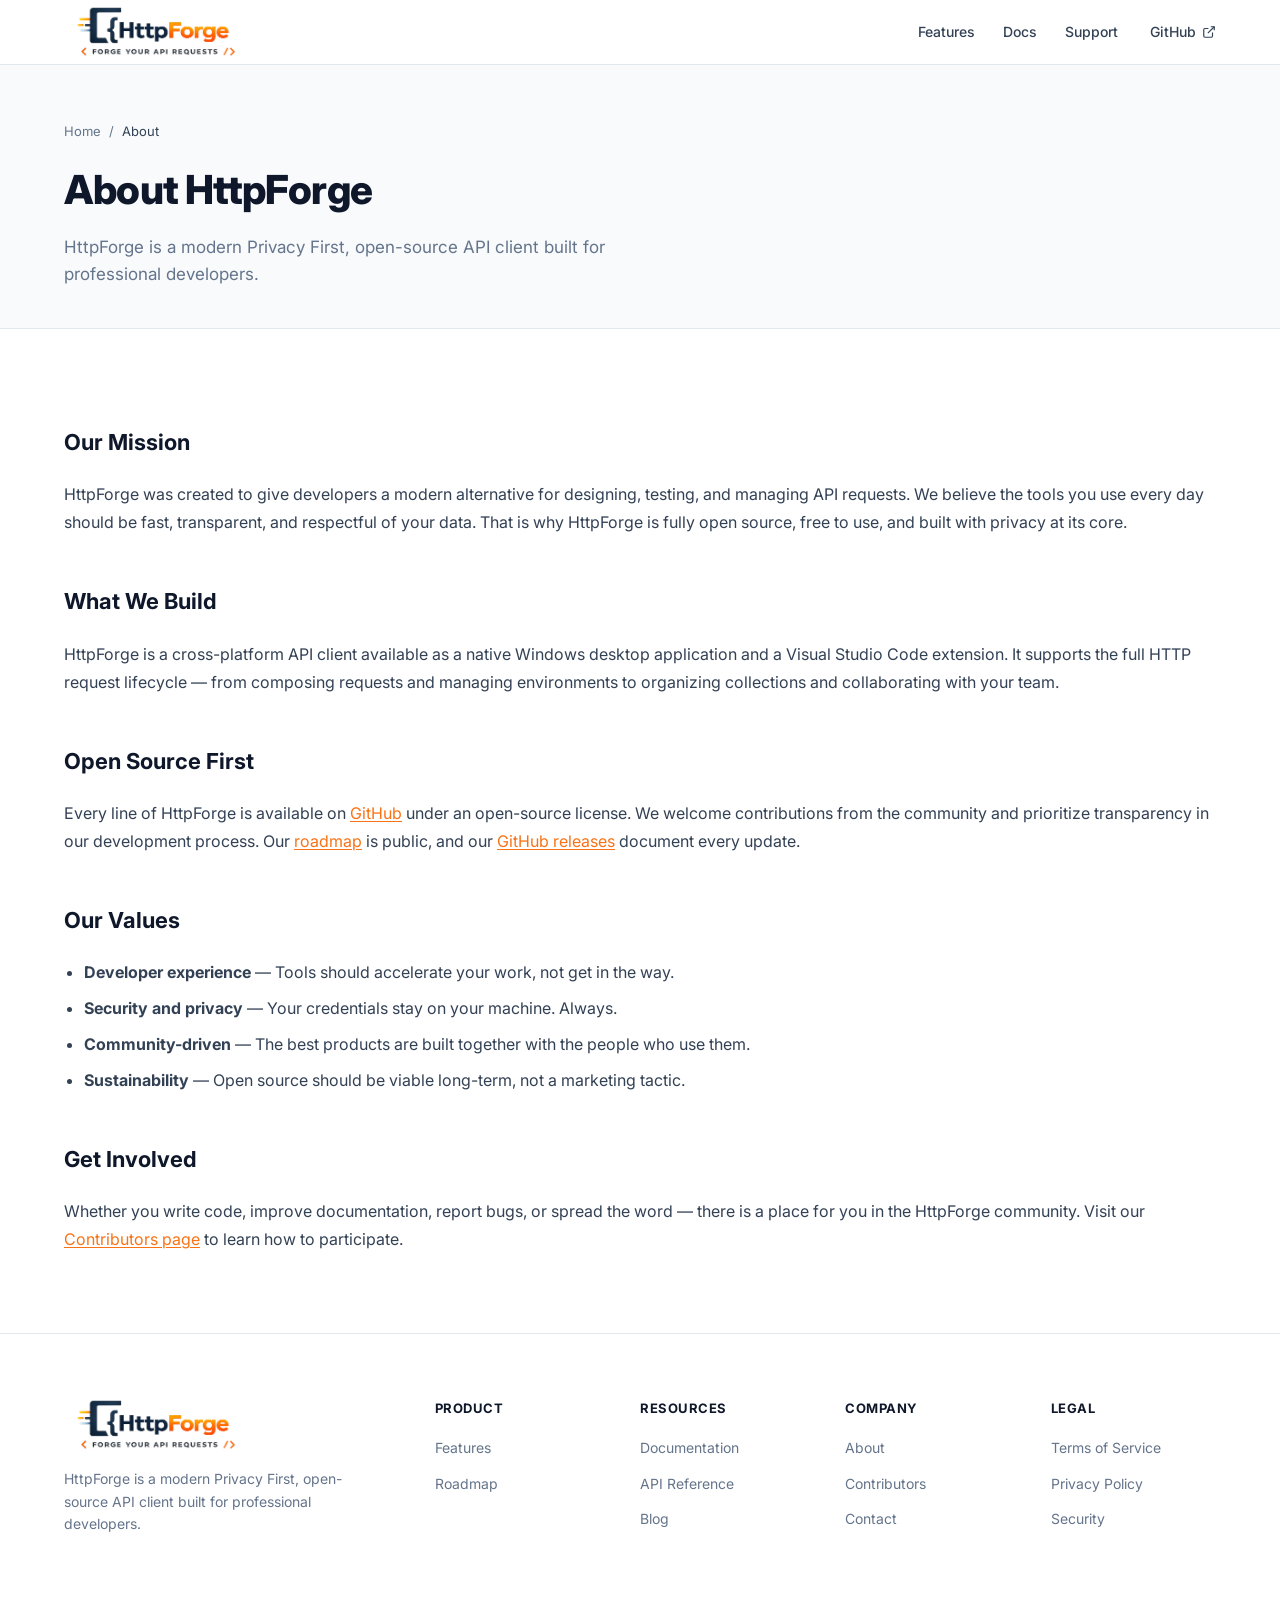
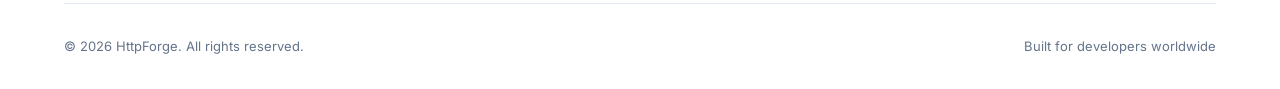
==== about.html @ e7be972b "updated updated" ====
<!DOCTYPE html>
<html lang="en">
<head>
  <meta charset="UTF-8">
  <meta name="viewport" content="width=device-width, initial-scale=1.0">
  <title>About — HttpForge Open-Source API Client</title>
  <meta name="description" content="Learn about HttpForge, the open-source API client mission, and the team building tools that help developers design, test, and ship better APIs.">
  <meta name="keywords" content="About HttpForge, open source API client, developer tools company">
  <meta name="robots" content="index, follow">
  <link rel="canonical" href="https://httpforge.com/about.html">
  <meta property="og:type" content="website">
  <meta property="og:url" content="https://httpforge.com/about.html">
  <meta property="og:title" content="About — HttpForge Open-Source API Client">
  <meta property="og:description" content="Learn about HttpForge and our mission to build the best open-source API client for developers.">
  <meta property="og:image" content="https://httpforge.com/assets/fulllogo.png">
  <meta property="og:site_name" content="HttpForge">
  <meta name="twitter:card" content="summary_large_image">
  <meta name="twitter:title" content="About — HttpForge Open-Source API Client">
  <meta name="twitter:description" content="Learn about HttpForge and our mission to build the best open-source API client for developers.">
  <meta name="twitter:image" content="https://httpforge.com/assets/fulllogo.png">
  <link rel="preconnect" href="https://fonts.googleapis.com">
  <link rel="preconnect" href="https://fonts.gstatic.com" crossorigin>
  <link href="https://fonts.googleapis.com/css2?family=Inter:wght@400;500;600;700;800&display=swap" rel="stylesheet">
  <link rel="stylesheet" href="css/style.css">
  <link rel="icon" href="assets/logo.png" type="image/png">
  <script type="application/ld+json">
  {
    "@context": "https://schema.org",
    "@type": "Organization",
    "name": "HttpForge",
    "url": "https://httpforge.com",
    "logo": "https://httpforge.com/assets/logo.png",
    "email": "httpforge@outlook.com",
    "description": "HttpForge is a modern Privacy First, open-source API client built for professional developers.",
    "sameAs": ["https://github.com/httpforge"]
  }
  </script>
</head>
<body>

  <header class="header">
    <div class="container header-inner">
      <a href="index.html" class="logo">
        <img class="logo-icon" src="assets/logo.png" alt="HttpForge — Modern API Client" width="54" height="54">
      </a>
      <nav class="nav" aria-label="Main navigation">
        <ul class="nav-links" id="navLinks">
          <li><a href="index.html#features">Features</a></li>
          <li><a href="docs.html">Docs</a></li>
          <li><a href="support.html">Support</a></li>
        </ul>
        <a href="https://github.com/httpforge" class="nav-github" target="_blank" rel="noopener noreferrer">
          GitHub
          <svg width="14" height="14" viewBox="0 0 24 24" fill="none" stroke="currentColor" stroke-width="2" aria-hidden="true"><path d="M18 13v6a2 2 0 01-2 2H5a2 2 0 01-2-2V8a2 2 0 012-2h6"/><polyline points="15 3 21 3 21 9"/><line x1="10" y1="14" x2="21" y2="3"/></svg>
        </a>
        <button class="menu-toggle" id="menuToggle" aria-label="Toggle navigation menu">
          <svg width="24" height="24" viewBox="0 0 24 24" fill="none" stroke="currentColor" stroke-width="2" aria-hidden="true"><line x1="3" y1="6" x2="21" y2="6"/><line x1="3" y1="12" x2="21" y2="12"/><line x1="3" y1="18" x2="21" y2="18"/></svg>
        </button>
      </nav>
    </div>
  </header>

  <main>
    <section class="page-hero">
      <div class="container">
        <nav class="breadcrumb" aria-label="Breadcrumb">
          <a href="index.html">Home</a> / <span>About</span>
        </nav>
        <h1>About HttpForge</h1>
        <p>HttpForge is a modern Privacy First, open-source API client built for professional developers.</p>
      </div>
    </section>

    <section class="page-body">
      <div class="container prose">
        <h2>Our Mission</h2>
        <p>HttpForge was created to give developers a modern alternative for designing, testing, and managing API requests. We believe the tools you use every day should be fast, transparent, and respectful of your data. That is why HttpForge is fully open source, free to use, and built with privacy at its core.</p>

        <h2>What We Build</h2>
        <p>HttpForge is a cross-platform API client available as a native Windows desktop application and a Visual Studio Code extension. It supports the full HTTP request lifecycle — from composing requests and managing environments to organizing collections and collaborating with your team.</p>

        <h2>Open Source First</h2>
        <p>Every line of HttpForge is available on <a href="https://github.com/httpforge" target="_blank" rel="noopener noreferrer">GitHub</a> under an open-source license. We welcome contributions from the community and prioritize transparency in our development process. Our <a href="roadmap.html">roadmap</a> is public, and our <a href="https://github.com/httpforge/releases" target="_blank" rel="noopener noreferrer">GitHub releases</a> document every update.</p>

        <h2>Our Values</h2>
        <ul>
          <li><strong>Developer experience</strong> — Tools should accelerate your work, not get in the way.</li>
          <li><strong>Security and privacy</strong> — Your credentials stay on your machine. Always.</li>
          <li><strong>Community-driven</strong> — The best products are built together with the people who use them.</li>
          <li><strong>Sustainability</strong> — Open source should be viable long-term, not a marketing tactic.</li>
        </ul>

        <h2>Get Involved</h2>
        <p>Whether you write code, improve documentation, report bugs, or spread the word — there is a place for you in the HttpForge community. Visit our <a href="contributors.html">Contributors page</a> to learn how to participate.</p>
      </div>
    </section>
  </main>

  <footer class="footer">
    <div class="container">
      <div class="footer-grid">
        <div class="footer-brand">
          <a href="index.html" class="logo">
            <img class="logo-icon" src="assets/logo.png" alt="HttpForge logo" width="54" height="54">
          </a>
          <p>HttpForge is a modern Privacy First, open-source API client built for professional developers.</p>
        </div>
        <div class="footer-col">
          <h4>Product</h4>
          <ul>
            <li><a href="index.html#features">Features</a></li>
            <li><a href="roadmap.html">Roadmap</a></li>
          </ul>
        </div>
        <div class="footer-col">
          <h4>Resources</h4>
          <ul>
            <li><a href="docs.html">Documentation</a></li>
            <li><a href="api-reference.html">API Reference</a></li>
            <li><a href="blog.html">Blog</a></li>
          </ul>
        </div>
        <div class="footer-col">
          <h4>Company</h4>
          <ul>
            <li><a href="about.html">About</a></li>
            <li><a href="contributors.html">Contributors</a></li>
            <li><a href="support.html">Contact</a></li>
          </ul>
        </div>
        <div class="footer-col">
          <h4>Legal</h4>
          <ul>
            <li><a href="terms.html">Terms of Service</a></li>
            <li><a href="privacy.html">Privacy Policy</a></li>
            <li><a href="security.html">Security</a></li>
          </ul>
        </div>
      </div>
      <div class="footer-bottom">
        <span>&copy; 2026 HttpForge. All rights reserved.</span>
        <span>Built for developers worldwide</span>
      </div>
    </div>
  </footer>

  <script src="js/site.js"></script>
</body>
</html>
---- css/style.css ----
/* HttpForge Landing Page */

:root {
  --color-primary: #0f172a;
  --color-accent: #f97316;
  --color-accent-light: #fff7ed;
  --color-text: #334155;
  --color-text-muted: #64748b;
  --color-border: #e2e8f0;
  --color-bg-subtle: #f8fafc;
  --font-sans: 'Inter', system-ui, -apple-system, sans-serif;
  --container-max: 1200px;
  --radius: 12px;
  --radius-lg: 16px;
}

*,
*::before,
*::after {
  box-sizing: border-box;
  margin: 0;
  padding: 0;
}

html {
  scroll-behavior: smooth;
}

body {
  font-family: var(--font-sans);
  color: var(--color-text);
  background: #fff;
  line-height: 1.6;
  -webkit-font-smoothing: antialiased;
}

a {
  color: inherit;
  text-decoration: none;
}

img {
  max-width: 100%;
  display: block;
}

.container {
  max-width: var(--container-max);
  margin: 0 auto;
  padding: 0 24px;
}

/* ── Header ── */
.header {
  position: sticky;
  top: 0;
  z-index: 100;
  background: rgba(255, 255, 255, 0.92);
  backdrop-filter: blur(12px);
  border-bottom: 1px solid var(--color-border);
}

.header-inner {
  display: flex;
  align-items: center;
  justify-content: space-between;
  height: 64px;
}

.logo {
  display: flex;
  align-items: center;
  gap: 10px;
  font-weight: 700;
  font-size: 1.125rem;
  color: var(--color-primary);
}

.logo-icon {
  width: auto;
  height: 54px;
}

.nav {
  display: flex;
  align-items: center;
  gap: 32px;
}

.nav-links {
  display: flex;
  gap: 28px;
  list-style: none;
}

.nav-links a {
  font-size: 0.875rem;
  font-weight: 500;
  color: var(--color-text);
  transition: color 0.15s;
}

.nav-links a:hover {
  color: var(--color-accent);
}

.nav-github {
  display: flex;
  align-items: center;
  gap: 6px;
  font-size: 0.875rem;
  font-weight: 500;
  color: var(--color-text);
}

.nav-github:hover {
  color: var(--color-accent);
}

.menu-toggle {
  display: none;
  background: none;
  border: none;
  cursor: pointer;
  padding: 4px;
}

/* ── Buttons ── */
.btn {
  display: inline-flex;
  align-items: center;
  gap: 8px;
  padding: 12px 20px;
  border-radius: var(--radius);
  font-size: 0.875rem;
  font-weight: 600;
  cursor: pointer;
  transition: all 0.15s;
  border: none;
  white-space: nowrap;
}

.btn-primary {
  background: var(--color-primary);
  color: #fff;
}

.btn-primary:hover {
  background: #1e293b;
  transform: translateY(-1px);
}

.btn-outline {
  background: #fff;
  color: var(--color-primary);
  border: 1.5px solid var(--color-border);
}

.btn-outline:hover {
  border-color: var(--color-primary);
  background: var(--color-bg-subtle);
}

.btn-sm {
  padding: 10px 16px;
  font-size: 0.8125rem;
}

.btn-icon {
  width: 18px;
  height: 18px;
  flex-shrink: 0;
}

.hero {
  padding: 80px 0 60px;
  overflow: hidden;
}

.hero-inner {
  display: grid;
  grid-template-columns: 1fr 1fr;
  gap: 48px;
  align-items: center;
}

.hero-content h1 {
  font-size: clamp(2.25rem, 5vw, 3.25rem);
  font-weight: 800;
  line-height: 1.15;
  color: var(--color-primary);
  letter-spacing: -0.02em;
  margin-bottom: 20px;
}

.hero-content h1 .accent {
  color: var(--color-accent);
}

.hero-content p {
  font-size: 1.0625rem;
  color: var(--color-text-muted);
  max-width: 480px;
  margin-bottom: 32px;
  line-height: 1.7;
}

.hero-actions {
  display: flex;
  flex-wrap: wrap;
  gap: 12px;
  margin-bottom: 20px;
}

.hero-note {
  font-size: 0.8125rem;
  color: var(--color-text-muted);
}

.hero-visual {
  display: flex;
  justify-content: center;
  align-items: center;
}

.hero-graphic {
  width: 100%;
  max-width: 480px;
}

/* ── Supported Protocols ── */
.trusted {
  padding: 56px 0;
  border-top: 1px solid var(--color-border);
  border-bottom: 1px solid var(--color-border);
}

.trusted-inner {
  text-align: center;
}

.trusted-label {
  font-size: clamp(1.0625rem, 2vw, 1.25rem);
  font-weight: 700;
  color: var(--color-primary);
  margin-bottom: 36px;
  letter-spacing: -0.01em;
}

.protocol-grid {
  display: flex;
  align-items: center;
  justify-content: center;
  flex-wrap: wrap;
  gap: 0;
}

.protocol-item {
  display: flex;
  flex-direction: column;
  align-items: center;
  gap: 12px;
  padding: 0 clamp(20px, 4vw, 48px);
  border-right: 1px solid var(--color-border);
}

.protocol-item:last-child {
  border-right: none;
}

.protocol-icon {
  width: 56px;
  height: 56px;
  border-radius: 14px;
  display: flex;
  align-items: center;
  justify-content: center;
}

.protocol-glyphs {
  font-size: 0.6875rem;
  font-weight: 700;
  letter-spacing: -0.03em;
  font-family: ui-monospace, SFMono-Regular, Menlo, Monaco, Consolas, monospace;
  line-height: 1;
}

.protocol-icon--rest {
  background: #dbeafe;
  color: #2563eb;
}

.protocol-icon--json {
  background: #dcfce7;
  color: #16a34a;
}

.protocol-icon--oauth {
  background: #ede9fe;
  color: #7c3aed;
}

.protocol-icon--webhooks {
  background: #ffedd5;
  color: #ea580c;
}

.protocol-icon--openapi {
  background: #ccfbf1;
  color: #0d9488;
  position: relative;
}

.protocol-openapi-text {
  position: absolute;
  top: 50%;
  left: 50%;
  transform: translate(-50%, -20%);
  font-size: 0.4375rem;
  font-weight: 800;
  letter-spacing: 0.04em;
  line-height: 1;
}

.protocol-name {
  font-size: 0.875rem;
  font-weight: 600;
  color: var(--color-text-muted);
}

@media (max-width: 768px) {
  .protocol-item {
    padding: 0 24px;
  }
}

@media (max-width: 640px) {
  .protocol-grid {
    display: flex;
    flex-wrap: wrap;
    justify-content: center;
    gap: 28px 40px;
    max-width: 420px;
    margin: 0 auto;
  }

  .protocol-item {
    padding: 0;
    border-right: none;
    min-width: 72px;
  }
}

/* ── Section common ── */
.section {
  padding: 96px 0;
}

.section-header {
  text-align: center;
  margin-bottom: 56px;
}

.section-header h2 {
  font-size: clamp(1.75rem, 3vw, 2.25rem);
  font-weight: 800;
  color: var(--color-primary);
  letter-spacing: -0.02em;
  margin-bottom: 12px;
}

.section-header p {
  font-size: 1.0625rem;
  color: var(--color-text-muted);
  max-width: 520px;
  margin: 0 auto;
}

/* ── Features Grid ── */
.features-grid {
  display: grid;
  grid-template-columns: repeat(4, 1fr);
  gap: 24px;
}

.feature-card {
  padding: 28px 24px;
  border: 1px solid var(--color-border);
  border-radius: var(--radius-lg);
  transition: box-shadow 0.2s, border-color 0.2s;
}

.feature-card:hover {
  box-shadow: 0 4px 24px rgba(15, 23, 42, 0.06);
  border-color: #cbd5e1;
}

.feature-icon {
  width: 44px;
  height: 44px;
  background: var(--color-accent-light);
  border-radius: 10px;
  display: flex;
  align-items: center;
  justify-content: center;
  margin-bottom: 16px;
  color: var(--color-accent);
}

.feature-card h3 {
  font-size: 1rem;
  font-weight: 700;
  color: var(--color-primary);
  margin-bottom: 8px;
}

.feature-card p {
  font-size: 0.875rem;
  color: var(--color-text-muted);
  line-height: 1.6;
}

/* ── Product Showcase ── */
.product-showcase {
  display: grid;
  grid-template-columns: 1fr 1fr;
  gap: 48px;
}

.product-block {
  display: flex;
  flex-direction: column;
}

.product-label {
  font-size: 0.75rem;
  font-weight: 600;
  text-transform: uppercase;
  letter-spacing: 0.06em;
  color: var(--color-accent);
  margin-bottom: 8px;
}

.product-block h3 {
  font-size: 1.5rem;
  font-weight: 800;
  color: var(--color-primary);
  margin-bottom: 8px;
  letter-spacing: -0.01em;
}

.product-block > p {
  font-size: 0.9375rem;
  color: var(--color-text-muted);
  margin-bottom: 20px;
}

.product-block .btn {
  align-self: flex-start;
  margin-bottom: 24px;
}

.product-screenshot {
  border-radius: var(--radius-lg);
  border: 1px solid var(--color-border);
  overflow: hidden;
  box-shadow: 0 8px 32px rgba(15, 23, 42, 0.08);
  background: var(--color-primary);
  aspect-ratio: 16 / 10;
}

/* ── Open Source Banner ── */
.opensource {
  padding: 0 0 96px;
}

.opensource-card {
  display: flex;
  align-items: center;
  justify-content: space-between;
  gap: 32px;
  padding: 32px 40px;
  border: 1px solid var(--color-border);
  border-radius: var(--radius-lg);
  background: var(--color-bg-subtle);
}

.opensource-info {
  display: flex;
  align-items: center;
  gap: 20px;
}

.opensource-info .gh-icon {
  width: 48px;
  height: 48px;
  color: var(--color-primary);
  flex-shrink: 0;
}

.opensource-info h3 {
  font-size: 1.125rem;
  font-weight: 700;
  color: var(--color-primary);
  margin-bottom: 4px;
}

.opensource-info p {
  font-size: 0.875rem;
  color: var(--color-text-muted);
}

.opensource-actions {
  display: flex;
  align-items: center;
  gap: 16px;
  flex-shrink: 0;
}

.badge {
  display: inline-flex;
  align-items: center;
  gap: 6px;
  padding: 6px 12px;
  border-radius: 999px;
  font-size: 0.75rem;
  font-weight: 600;
  background: #fff;
  border: 1px solid var(--color-border);
  color: var(--color-text);
}

.badge svg {
  width: 14px;
  height: 14px;
}

/* ── Deploy Section ── */
.deploy-grid {
  display: grid;
  grid-template-columns: repeat(3, 1fr);
  gap: 32px;
}

.deploy-card {
  text-align: center;
  padding: 32px 24px;
}

.deploy-icon {
  width: 56px;
  height: 56px;
  border-radius: 50%;
  background: var(--color-accent-light);
  display: flex;
  align-items: center;
  justify-content: center;
  margin: 0 auto 20px;
  color: var(--color-accent);
}

.deploy-card h3 {
  font-size: 1.0625rem;
  font-weight: 700;
  color: var(--color-primary);
  margin-bottom: 8px;
}

.deploy-card p {
  font-size: 0.875rem;
  color: var(--color-text-muted);
  line-height: 1.6;
}

/* ── Bottom CTA ── */
.bottom-cta {
  padding: 0 0 96px;
}

.bottom-cta-card {
  display: grid;
  grid-template-columns: 1fr auto;
  gap: 32px;
  align-items: center;
  padding: 48px;
  border-radius: var(--radius-lg);
  background: var(--color-bg-subtle);
  border: 1px solid var(--color-border);
}

.bottom-cta-content h2 {
  font-size: clamp(1.5rem, 3vw, 2rem);
  font-weight: 800;
  color: var(--color-primary);
  margin-bottom: 8px;
  letter-spacing: -0.02em;
}

.bottom-cta-content p {
  font-size: 0.9375rem;
  color: var(--color-text-muted);
  margin-bottom: 24px;
}

.bottom-cta-actions {
  display: flex;
  flex-wrap: wrap;
  gap: 10px;
}

.bottom-cta-visual {
  width: 200px;
  flex-shrink: 0;
}

/* ── Footer ── */
.footer {
  border-top: 1px solid var(--color-border);
  padding: 64px 0 32px;
  background: #fff;
}

.footer-grid {
  display: grid;
  grid-template-columns: 2fr 1fr 1fr 1fr 1fr;
  gap: 40px;
  margin-bottom: 48px;
}

.footer-brand p {
  font-size: 0.875rem;
  color: var(--color-text-muted);
  margin: 16px 0 20px;
  max-width: 280px;
  line-height: 1.6;
}

.footer-social {
  display: flex;
  gap: 12px;
}

.footer-social a {
  width: 36px;
  height: 36px;
  border-radius: 8px;
  border: 1px solid var(--color-border);
  display: flex;
  align-items: center;
  justify-content: center;
  color: var(--color-text-muted);
  transition: all 0.15s;
}

.footer-social a:hover {
  color: var(--color-accent);
  border-color: var(--color-accent);
}

.footer-col h4 {
  font-size: 0.8125rem;
  font-weight: 700;
  color: var(--color-primary);
  margin-bottom: 16px;
  text-transform: uppercase;
  letter-spacing: 0.04em;
}

.footer-col ul {
  list-style: none;
}

.footer-col li {
  margin-bottom: 10px;
}

.footer-col a {
  font-size: 0.875rem;
  color: var(--color-text-muted);
  transition: color 0.15s;
}

.footer-col a:hover {
  color: var(--color-accent);
}

.footer-bottom {
  display: flex;
  align-items: center;
  justify-content: space-between;
  padding-top: 32px;
  border-top: 1px solid var(--color-border);
  font-size: 0.8125rem;
  color: var(--color-text-muted);
}

/* ── Mock UI (screenshots) ── */
.mock-ui {
  width: 100%;
  height: 100%;
  display: flex;
  flex-direction: column;
  font-size: 10px;
}

.mock-titlebar {
  display: flex;
  align-items: center;
  gap: 6px;
  padding: 8px 12px;
  background: #1e293b;
  border-bottom: 1px solid #334155;
}

.mock-dot {
  width: 8px;
  height: 8px;
  border-radius: 50%;
}

.mock-dot.red { background: #ef4444; }
.mock-dot.yellow { background: #eab308; }
.mock-dot.green { background: #22c55e; }

.mock-body {
  display: flex;
  flex: 1;
}

.mock-sidebar {
  width: 28%;
  background: #0f172a;
  padding: 12px 8px;
  border-right: 1px solid #334155;
}

.mock-sidebar-item {
  padding: 6px 8px;
  border-radius: 4px;
  color: #94a3b8;
  margin-bottom: 4px;
  font-size: 9px;
}

.mock-sidebar-item.active {
  background: #1e293b;
  color: #f97316;
}

.mock-main {
  flex: 1;
  padding: 12px;
  background: #1e293b;
}

.mock-tab-row {
  display: flex;
  gap: 4px;
  margin-bottom: 8px;
}

.mock-tab {
  padding: 4px 10px;
  background: #334155;
  border-radius: 4px 4px 0 0;
  color: #cbd5e1;
  font-size: 8px;
}

.mock-tab.active {
  background: #0f172a;
  color: #f97316;
}

.mock-code {
  background: #0f172a;
  border-radius: 4px;
  padding: 8px;
  font-family: 'Courier New', monospace;
  color: #94a3b8;
  line-height: 1.8;
  font-size: 8px;
}

.mock-code .kw { color: #f97316; }
.mock-code .str { color: #22c55e; }
.mock-code .key { color: #60a5fa; }

/* ── Responsive ── */
@media (max-width: 1024px) {
  .features-grid {
    grid-template-columns: repeat(2, 1fr);
  }

  .footer-grid {
    grid-template-columns: 1fr 1fr 1fr;
  }

  .footer-brand {
    grid-column: 1 / -1;
  }
}

@media (max-width: 768px) {
  .nav-links {
    display: none;
  }

  .nav-links.open {
    display: flex;
    flex-direction: column;
    position: absolute;
    top: 64px;
    left: 0;
    right: 0;
    background: #fff;
    padding: 16px 24px;
    border-bottom: 1px solid var(--color-border);
    gap: 16px;
  }

  .menu-toggle {
    display: block;
  }

  .hero-inner {
    grid-template-columns: 1fr;
    text-align: center;
  }

  .hero-content p {
    margin-left: auto;
    margin-right: auto;
  }

  .hero-actions {
    justify-content: center;
  }

  .hero-visual {
    order: -1;
  }

  .hero-graphic {
    max-width: 320px;
  }

  .product-showcase {
    grid-template-columns: 1fr;
  }

  .deploy-grid {
    grid-template-columns: 1fr;
  }

  .opensource-card {
    flex-direction: column;
    text-align: center;
  }

  .opensource-info {
    flex-direction: column;
  }

  .opensource-actions {
    flex-direction: column;
  }

  .bottom-cta-card {
    grid-template-columns: 1fr;
    text-align: center;
    padding: 32px 24px;
  }

  .bottom-cta-actions {
    justify-content: center;
  }

  .bottom-cta-visual {
    display: none;
  }

  .footer-grid {
    grid-template-columns: 1fr 1fr;
    gap: 32px;
  }

  .footer-bottom {
    flex-direction: column;
    gap: 8px;
    text-align: center;
  }
}

@media (max-width: 480px) {
  .features-grid {
    grid-template-columns: 1fr;
  }

  .hero-actions .btn {
    width: 100%;
    justify-content: center;
  }

  .footer-grid {
    grid-template-columns: 1fr;
  }
}

/* ── Inner Pages ── */
.page-hero {
  padding: 56px 0 40px;
  background: var(--color-bg-subtle);
  border-bottom: 1px solid var(--color-border);
}

.page-hero h1 {
  font-size: clamp(1.875rem, 4vw, 2.5rem);
  font-weight: 800;
  color: var(--color-primary);
  letter-spacing: -0.02em;
  margin-bottom: 12px;
}

.page-hero p {
  font-size: 1.0625rem;
  color: var(--color-text-muted);
  max-width: 640px;
}

.breadcrumb {
  display: flex;
  flex-wrap: wrap;
  gap: 8px;
  font-size: 0.8125rem;
  color: var(--color-text-muted);
  margin-bottom: 16px;
}

.breadcrumb a:hover {
  color: var(--color-accent);
}

.breadcrumb span {
  color: var(--color-text);
}

.page-body {
  padding: 48px 0 80px;
}

.page-layout {
  display: grid;
  grid-template-columns: 240px 1fr;
  gap: 48px;
  align-items: start;
}

.page-sidebar {
  position: sticky;
  top: 88px;
}

.page-sidebar nav {
  display: flex;
  flex-direction: column;
  gap: 4px;
}

.page-sidebar a {
  display: block;
  padding: 8px 12px;
  border-radius: 8px;
  font-size: 0.875rem;
  font-weight: 500;
  color: var(--color-text);
  transition: background 0.15s, color 0.15s;
}

.page-sidebar a:hover,
.page-sidebar a.active {
  background: var(--color-accent-light);
  color: var(--color-accent);
}

.privacy-first-callout {
  padding: 32px 36px;
  border: 1px solid var(--color-border);
  border-radius: var(--radius-lg);
  background: var(--color-bg-subtle);
  margin-bottom: 2rem;
}

.privacy-first-callout p {
  font-size: 1.0625rem;
  line-height: 1.65;
}

.privacy-first-callout p + p {
  margin-top: 0.75rem;
}

.privacy-first-tagline {
  margin-top: 1.25rem;
  padding-top: 1.25rem;
  border-top: 1px solid var(--color-border);
  font-size: 0.9375rem;
  color: var(--color-text-muted);
}

.prose-meta {
  font-size: 0.875rem;
  color: var(--color-text-muted);
  margin-bottom: 0;
}

.prose {

  color: var(--color-text);
}

.prose > * + * {
  margin-top: 1.25rem;
}

.prose h2 {
  font-size: 1.375rem;
  font-weight: 700;
  color: var(--color-primary);
  margin-top: 2.5rem;
  padding-top: 0.5rem;
}

.prose .privacy-first-callout h2 {
  font-size: 1.5rem;
  font-weight: 800;
  margin-top: 0;
  padding-top: 0;
}

.prose h3 {
  font-size: 1.125rem;
  font-weight: 600;
  color: var(--color-primary);
  margin-top: 2rem;
}

.prose p,
.prose li {
  line-height: 1.75;
}

.prose ul,
.prose ol {
  padding-left: 1.25rem;
}

.prose li + li {
  margin-top: 0.5rem;
}

.prose a {
  color: var(--color-accent);
  text-decoration: underline;
  text-underline-offset: 2px;
}

.prose a:hover {
  color: #ea580c;
}

.prose code {
  font-family: 'Courier New', monospace;
  font-size: 0.875em;
  background: var(--color-bg-subtle);
  padding: 2px 6px;
  border-radius: 4px;
  border: 1px solid var(--color-border);
}

.prose pre {
  background: var(--color-primary);
  color: #e2e8f0;
  padding: 16px 20px;
  border-radius: var(--radius);
  overflow-x: auto;
  font-size: 0.8125rem;
  line-height: 1.7;
}

.prose pre code {
  background: none;
  border: none;
  padding: 0;
  color: inherit;
}

.info-card {
  background: var(--color-bg-subtle);
  border: 1px solid var(--color-border);
  border-radius: var(--radius-lg);
  padding: 24px;
}

.info-card h3 {
  font-size: 1rem;
  font-weight: 600;
  color: var(--color-primary);
  margin-bottom: 8px;
}

.info-card p {
  font-size: 0.9375rem;
  color: var(--color-text-muted);
}

.info-grid {
  display: grid;
  grid-template-columns: repeat(auto-fit, minmax(260px, 1fr));
  gap: 20px;
  margin-top: 32px;
}

.roadmap-item {
  display: grid;
  grid-template-columns: 120px 1fr;
  gap: 24px;
  padding: 24px 0;
  border-bottom: 1px solid var(--color-border);
}

.roadmap-status {
  font-size: 0.75rem;
  font-weight: 700;
  text-transform: uppercase;
  letter-spacing: 0.05em;
  padding: 6px 10px;
  border-radius: 6px;
  text-align: center;
  height: fit-content;
}

.roadmap-status.shipped { background: #dcfce7; color: #166534; }
.roadmap-status.progress { background: #ffedd5; color: #c2410c; }
.roadmap-status.planned { background: #f1f5f9; color: #475569; }

.faq-item {
  padding: 20px 0;
  border-bottom: 1px solid var(--color-border);
}

.faq-item h3 {
  font-size: 1rem;
  font-weight: 600;
  color: var(--color-primary);
  margin-bottom: 8px;
}

.faq-item p {
  font-size: 0.9375rem;
  color: var(--color-text-muted);
}

.nav-links a.active {
  color: var(--color-accent);
}

@media (max-width: 768px) {
  .page-layout {
    grid-template-columns: 1fr;
  }

  .page-sidebar {
    position: static;
  }

  .page-sidebar nav {
    flex-direction: row;
    flex-wrap: wrap;
  }

  .roadmap-item {
    grid-template-columns: 1fr;
    gap: 12px;
  }
}
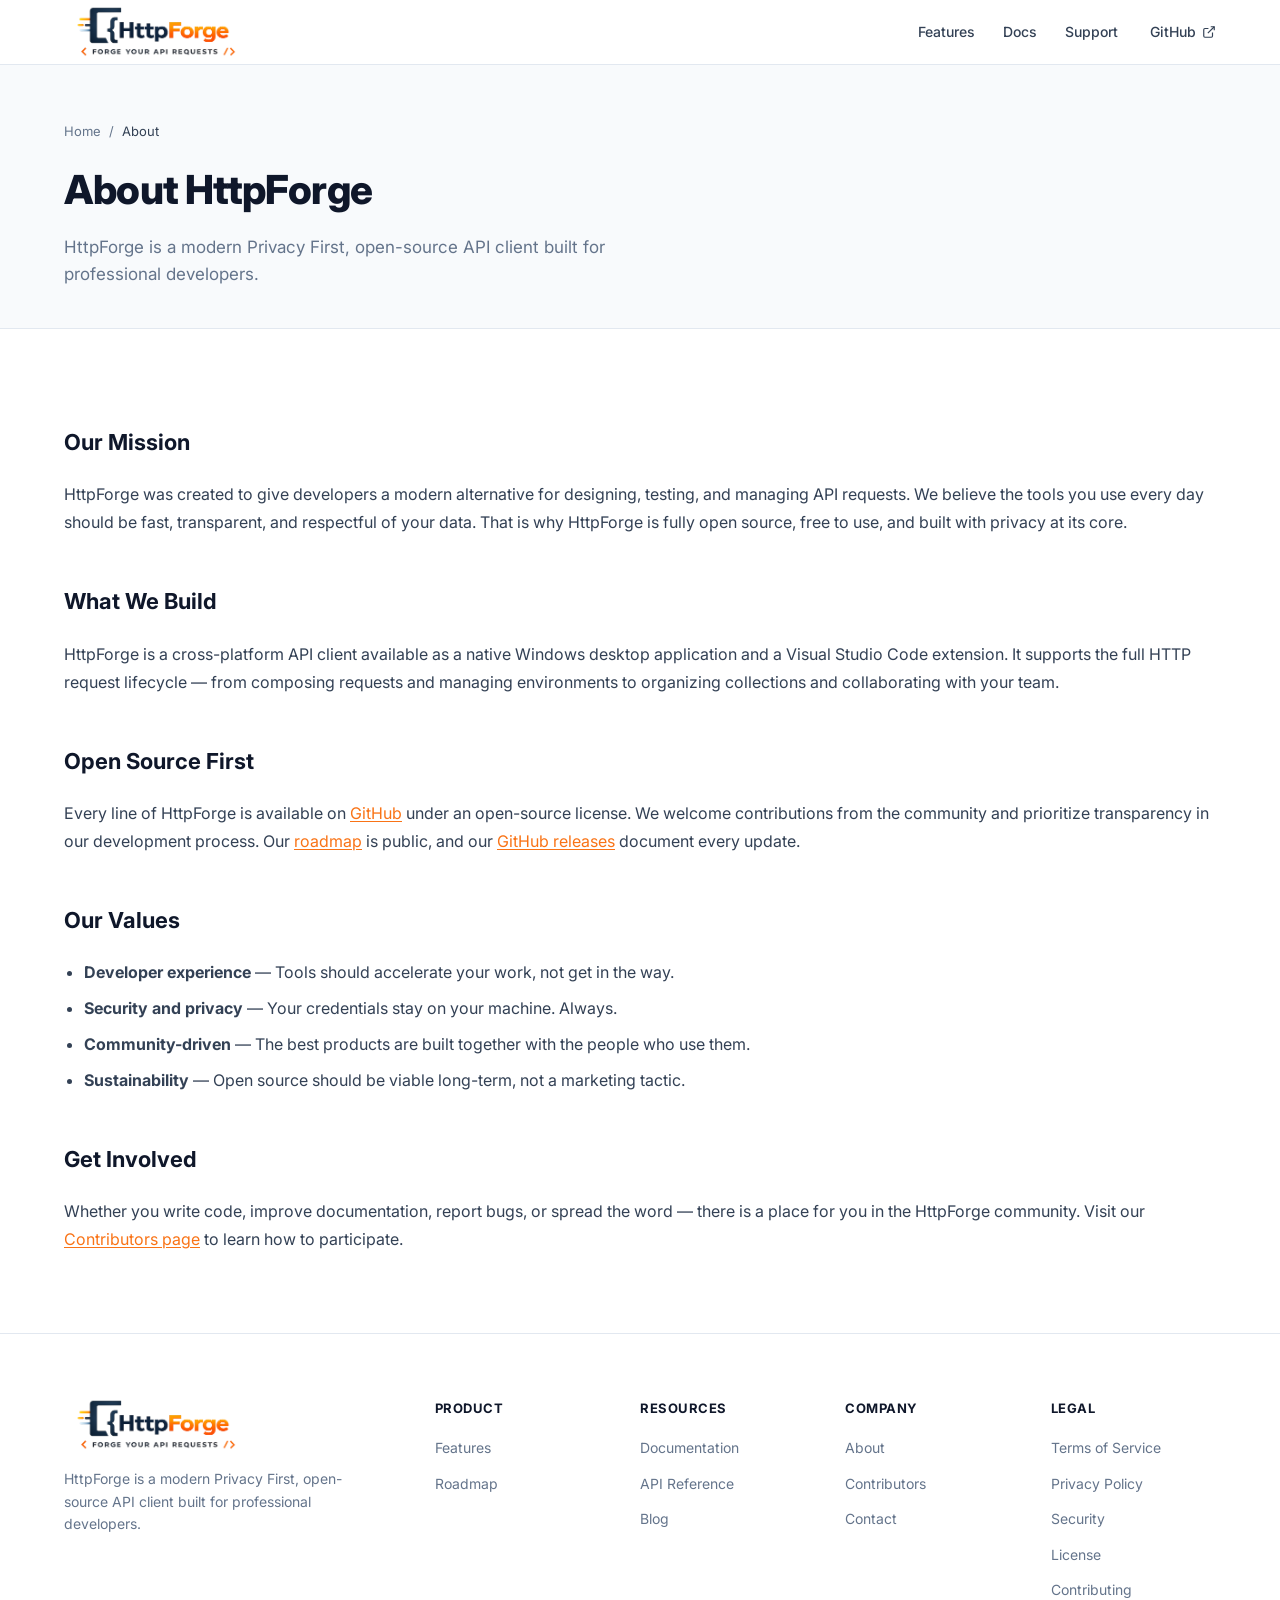
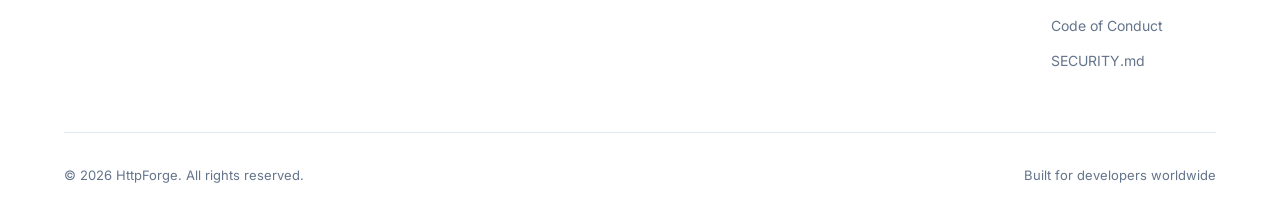
==== commit 9c845e43: "updated" ====
--- a/about.html
+++ b/about.html
@@ -134,6 +134,10 @@
             <li><a href="terms.html">Terms of Service</a></li>
             <li><a href="privacy.html">Privacy Policy</a></li>
             <li><a href="security.html">Security</a></li>
+            <li><a href="https://github.com/httpforge/web/blob/main/LICENSE" target="_blank" rel="noopener noreferrer">License</a></li>
+            <li><a href="https://github.com/httpforge/web/blob/main/CONTRIBUTING.md" target="_blank" rel="noopener noreferrer">Contributing</a></li>
+            <li><a href="https://github.com/httpforge/web/blob/main/CODE_OF_CONDUCT.md" target="_blank" rel="noopener noreferrer">Code of Conduct</a></li>
+            <li><a href="https://github.com/httpforge/web/blob/main/SECURITY.md" target="_blank" rel="noopener noreferrer">SECURITY.md</a></li>
           </ul>
         </div>
       </div>
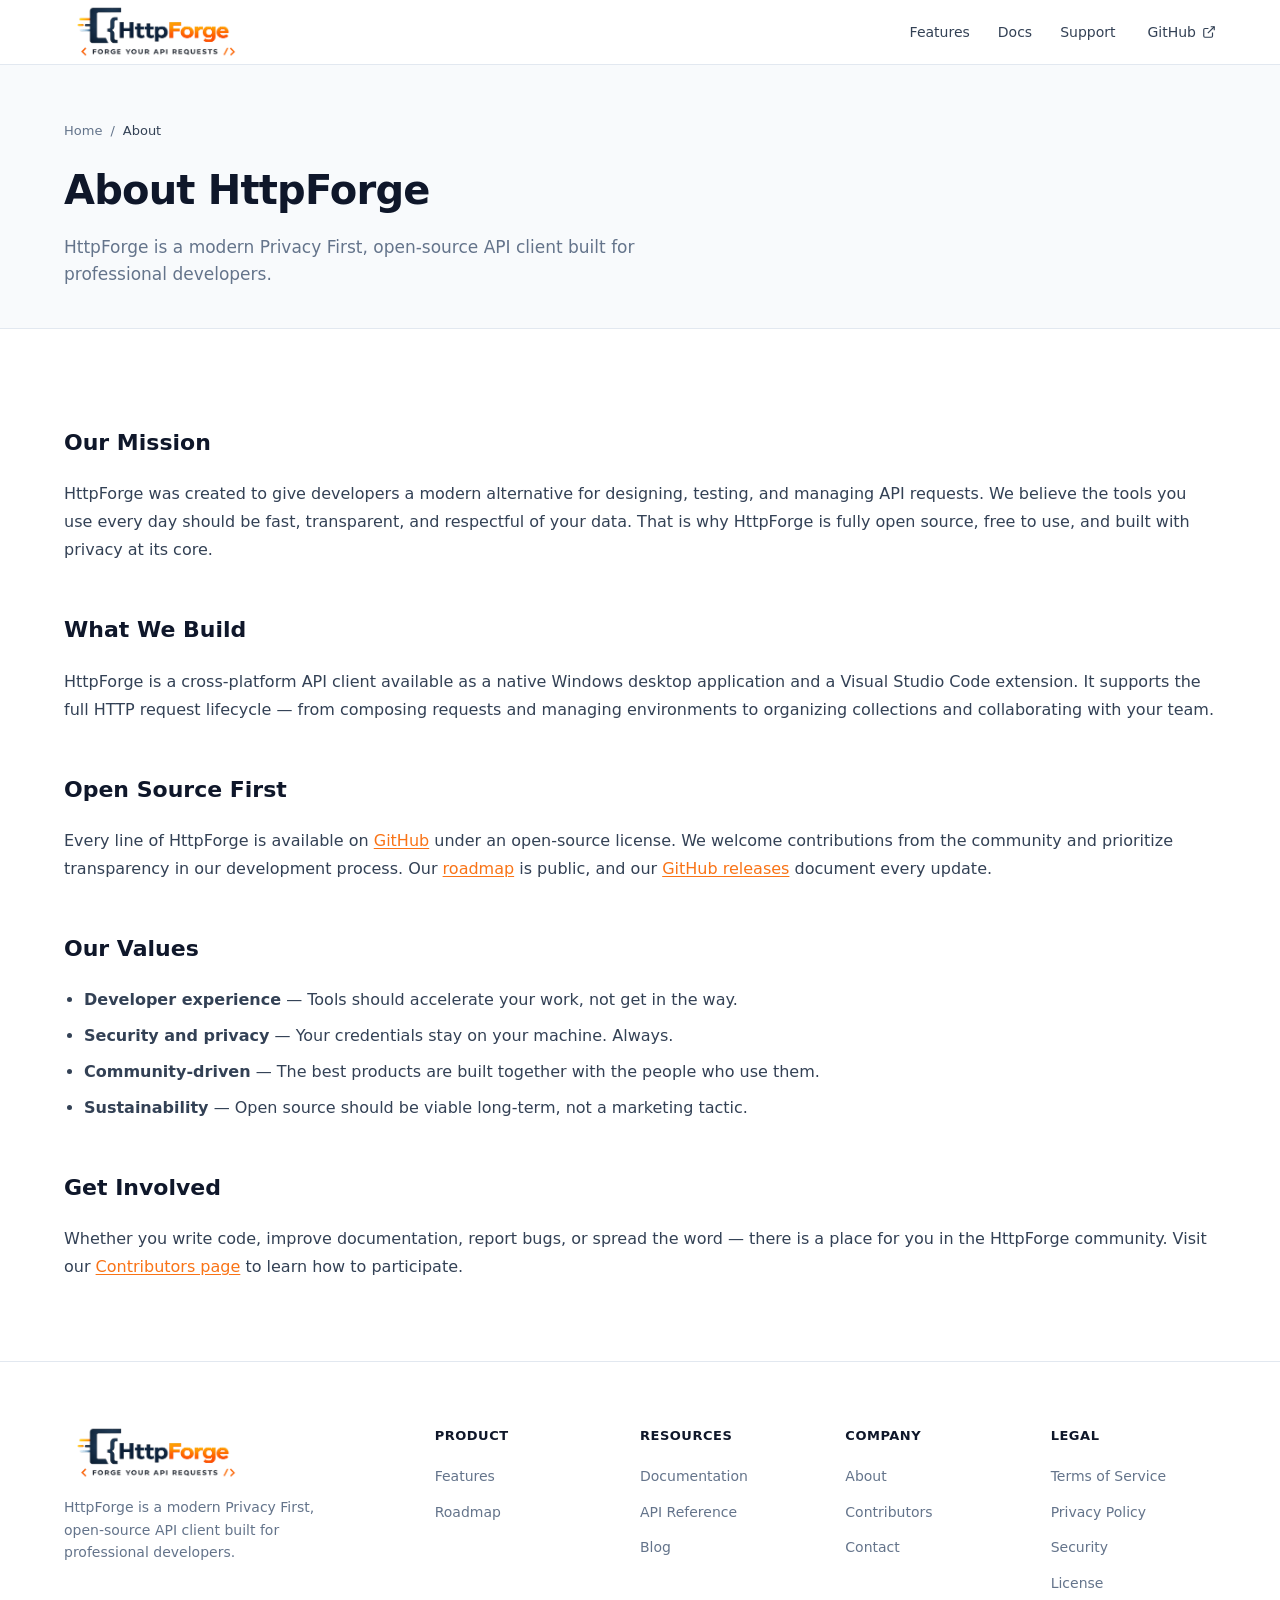
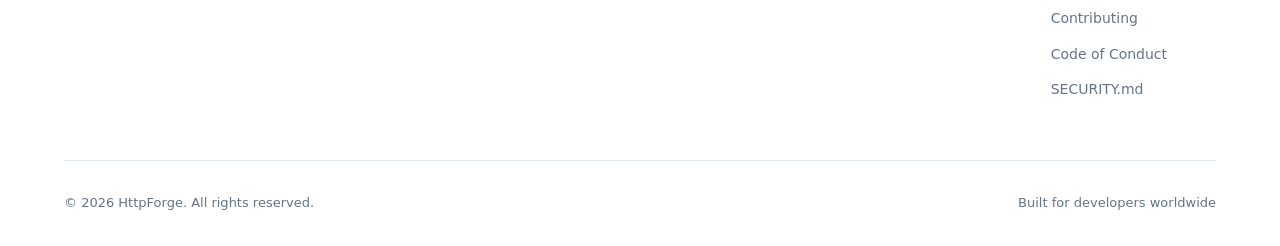
==== commit f315c3e3: "updated updated" ====
--- a/about.html
+++ b/about.html
@@ -3,6 +3,8 @@
 <head>
   <meta charset="UTF-8">
   <meta name="viewport" content="width=device-width, initial-scale=1.0">
+  <meta http-equiv="Content-Security-Policy" content="default-src 'self'; script-src 'self'; style-src 'self' https://fonts.googleapis.com; font-src 'self' https://fonts.gstatic.com; img-src 'self' data:; connect-src 'self'; object-src 'none'; frame-ancestors 'none'; base-uri 'self'; form-action 'self'; upgrade-insecure-requests">
+  <meta name="referrer" content="strict-origin-when-cross-origin">
   <title>About — HttpForge Open-Source API Client</title>
   <meta name="description" content="Learn about HttpForge, the open-source API client mission, and the team building tools that help developers design, test, and ship better APIs.">
   <meta name="keywords" content="About HttpForge, open source API client, developer tools company">
--- a/css/style.css
+++ b/css/style.css
@@ -420,6 +420,50 @@
   line-height: 1.6;
 }
 
+.feature-card--planned,
+.feature-card--enterprise,
+.deploy-card--planned,
+.deploy-card--soon {
+  position: relative;
+  border-style: dashed;
+  background: var(--color-bg-subtle);
+}
+
+.feature-card a {
+  color: var(--color-accent);
+  font-weight: 500;
+}
+
+.feature-card a:hover {
+  text-decoration: underline;
+}
+
+.status-badge {
+  display: inline-block;
+  padding: 3px 10px;
+  border-radius: 999px;
+  font-size: 0.6875rem;
+  font-weight: 700;
+  letter-spacing: 0.04em;
+  text-transform: uppercase;
+  margin-bottom: 12px;
+}
+
+.status-badge--soon {
+  background: #ffedd5;
+  color: #c2410c;
+}
+
+.status-badge--planned {
+  background: #dbeafe;
+  color: #1d4ed8;
+}
+
+.status-badge--enterprise {
+  background: #ede9fe;
+  color: #6d28d9;
+}
+
 /* ── Product Showcase ── */
 .product-showcase {
   display: grid;
@@ -538,13 +582,15 @@
 /* ── Deploy Section ── */
 .deploy-grid {
   display: grid;
-  grid-template-columns: repeat(3, 1fr);
+  grid-template-columns: repeat(auto-fit, minmax(220px, 1fr));
   gap: 32px;
 }
 
 .deploy-card {
   text-align: center;
   padding: 32px 24px;
+  border: 1px solid var(--color-border);
+  border-radius: var(--radius-lg);
 }
 
 .deploy-icon {
